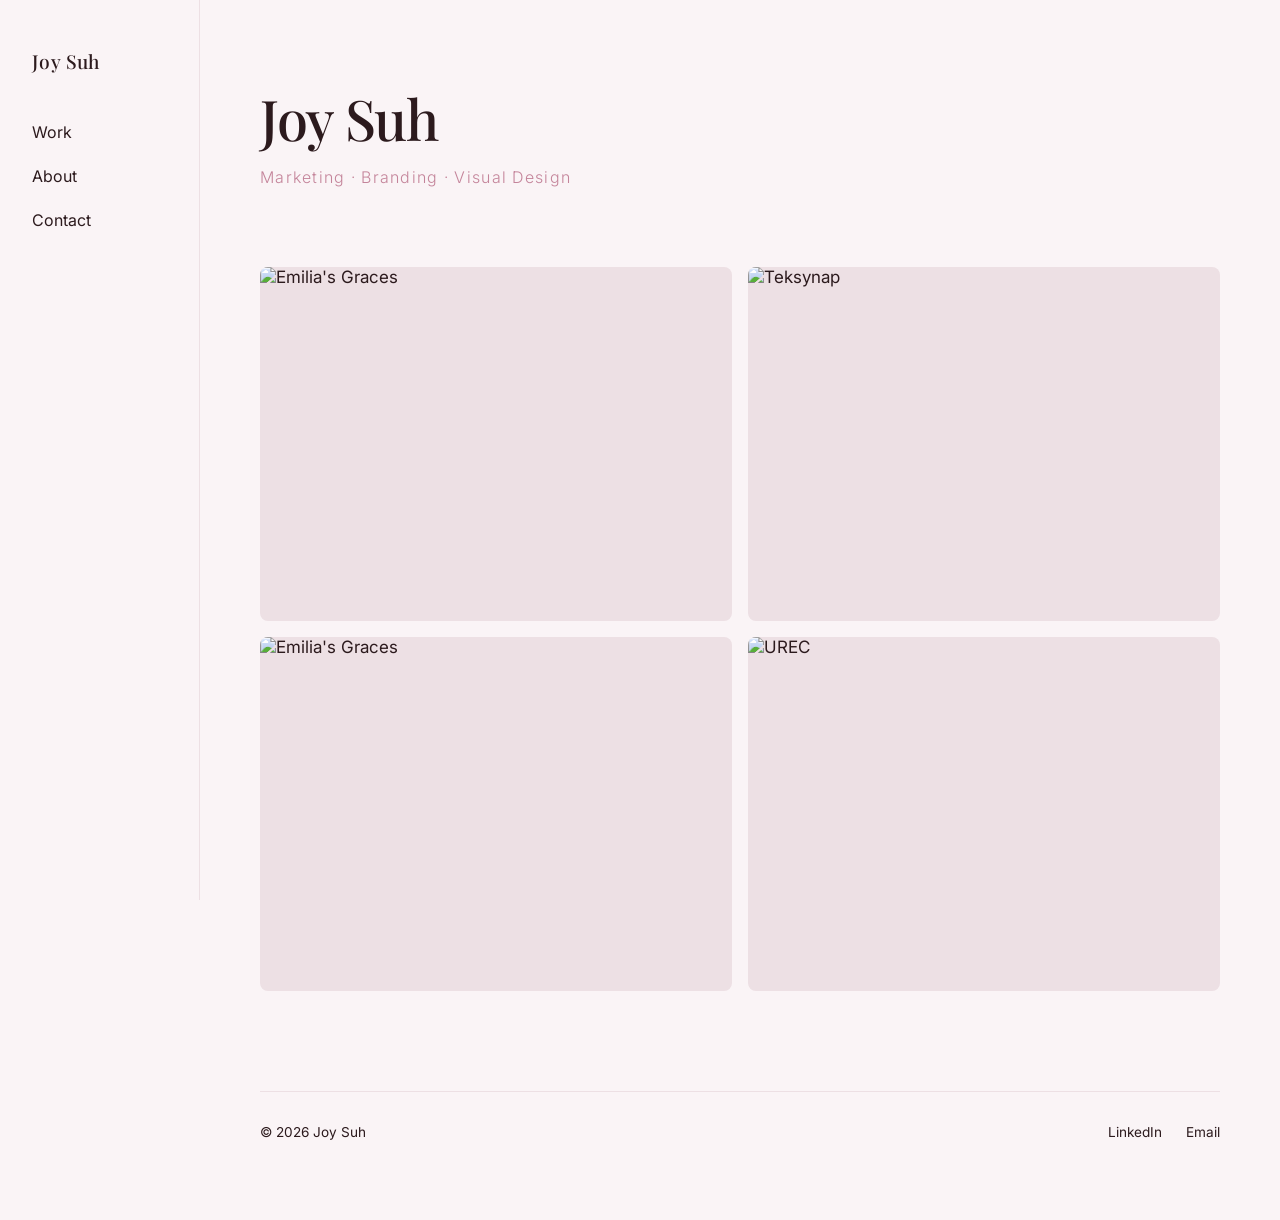
==== index.html @ c6f6ef13 "Update link in sidenav from portfolio to index" ====
<!DOCTYPE html>
<html lang="en">
<head>
  <meta charset="UTF-8">
  <meta name="viewport" content="width=device-width, initial-scale=1.0">
  <title>Joy Suh</title>
  <link rel="stylesheet" href="style.css">
  <link href="https://fonts.googleapis.com/css2?family=Inter:wght@300;400;500;600&display=swap" rel="stylesheet">
</head>
<body>

  <!-- SIDE NAV -->
  <nav class="sidenav">
    <div class="sidenav-name">Joy Suh</div>
    <ul class="sidenav-links">
      <li><a href="index.html">Work</a></li>
      <li><a href="about.html">About</a></li>
      <li><a href="mailto:joysuh3@gmail.com">Contact</a></li>
    </ul>
  </nav>

  <!-- MAIN CONTENT -->
  <main class="main-content">

    <!-- HERO -->
    <section class="hero">
      <h1 class="hero-name">Joy Suh</h1>
      <p class="hero-tagline">Marketing · Branding · Visual Design</p>
    </section>

    <!-- WORK GRID -->
    <section class="work-grid" id="work">

      <a href="emilias.html" class="tile">
  <img src="images/emiliascover.png" alt="Emilia's Graces">
  <div class="tile-overlay">
    <p class="tile-title">Emilia's Graces</p>
    <p class="tile-sub">Brand Identity</p>
  </div>
</a>

      <a href="teksynap.html" class="tile">
        <img src="images/tekcover.png" alt="Teksynap">
        <div class="tile-overlay">
          <p class="tile-title">TekSynap</p>
          <p class="tile-sub">Brand Standards</p>
        </div>
      </a>

      <a href="bluestone.html" class="tile">
          <img src="images/yearbookcover.png" alt="Emilia's Graces">
        <div class="tile-overlay">
          <p class="tile-title">The Bluestone</p>
          <p class="tile-sub">Editorial Design</p>
        </div>
      </a>

      <a href="urec.html" class="tile">
        <img src="images/ureccover.png" alt="UREC">
        <div class="tile-overlay">
          <p class="tile-title">UREC</p>
          <p class="tile-sub">Social & Print Campaigns</p>
        </div>
      </a>

    </section>

     <!-- FOOTER -->
    <footer class="footer">
      <p>© 2026 Joy Suh</p>
      <div class="footer-links">
        <a href="https://www.linkedin.com/in/joy-suh/" target="_blank">LinkedIn</a>
        <a href="mailto:joysuh3@gmail.com">Email</a>
      </div>
    </footer>

  </main>
</body>
</html>
---- style.css ----
@import url('https://fonts.googleapis.com/css2?family=Playfair+Display:wght@400;500&family=Inter:wght@300;400;500;600&display=swap');

*, *::before, *::after {
  box-sizing: border-box;
  margin: 0;
  padding: 0;
}
body {
  font-family: 'Inter', sans-serif;
  background-color: #FAF4F6;
  color: #2C1A1D;
  display: flex;
  min-height: 100vh;
  font-size: 17px;
}
a {
  text-decoration: none;
  color: inherit;
}
.sidenav {
  position: fixed;
  top: 0;
  left: 0;
  width: 200px;
  height: 100vh;
  background-color: #FAF4F6;
  border-right: 1px solid #EDE0E4;
  display: flex;
  flex-direction: column;
  padding: 48px 32px;
  z-index: 100;
}
.sidenav-name {
  font-family: 'Playfair Display', serif;
  font-size: 1.2rem;
  font-weight: 500;
  color: #2C1A1D;
  margin-bottom: 48px;
  letter-spacing: 0.02em;
}

.sidenav-links {
  list-style: none;
  display: flex;
  flex-direction: column;
  gap: 24px;
}
.sidenav-links a {
  font-size: 1rem;
  font-weight: 400;
  color: #2C1A1D;
  transition: color 0.2s ease;
}
.sidenav-links a:hover {
  color: #C4849A;
}
.main-content {
  margin-left: 200px;
  padding: 80px 60px 80px 60px;
  flex: 1;
}
.hero {
  margin-bottom: 80px;
}
.hero-name {
  font-family: 'Playfair Display', serif;
  font-size: 3.5rem;
  font-weight: 500;
  color: #2C1A1D;
  letter-spacing: -0.02em;
  margin-bottom: 12px;
}
.hero-tagline {
  font-size: 1rem;
  font-weight: 300;
  color: #C4849A;
  letter-spacing: 0.08em;
}
.work-grid {
  display: grid;
  grid-template-columns: 1fr 1fr;
  gap: 16px;
}
.tile {
  position: relative;
  overflow: hidden;
  border-radius: 8px;
  aspect-ratio: 4/3;
  display: block;
  background-color: #EDE0E4;
}
.tile img {
  width: 100%;
  height: 100%;
  object-fit: cover;
  display: block;
  transition: transform 0.4s ease;
}
.tile:hover img {
  transform: scale(1.04);
}
.tile-overlay {
  position: absolute;
  inset: 0;
  background-color: rgba(196, 132, 154, 0.88);
  display: flex;
  flex-direction: column;
  align-items: center;
  justify-content: center;
  opacity: 0;
  transition: opacity 0.3s ease;
}
.tile:hover .tile-overlay {
  opacity: 1;
}
.tile-title {
  color: #FFFFFF;
  font-size: 1.4rem;
  font-weight: 700;
  letter-spacing: 0.02em;
  margin-bottom: 6px;
  text-shadow: 0 1px 4px rgba(44, 26, 29, 0.3);
}

.tile-sub {
  color: #FAF4F6;
  font-size: 0.98rem;
  font-weight: 400;
  letter-spacing: 0.06em;
  text-shadow: 0 1px 4px rgba(44, 26, 29, 0.3);
}

.footer {
  margin-top: 100px;
  padding-top: 32px;
  border-top: 1px solid #EDE0E4;
  display: flex;
  justify-content: space-between;
  align-items: center;
  font-size: 0.85rem;
  color: #2C1A1D;
}
.footer-links {
  display: flex;
  gap: 24px;
}
.footer-links a {
  color: #2C1A1D;
  transition: color 0.2s ease;
}
.footer-links a:hover {
  color: #C4849A;
}
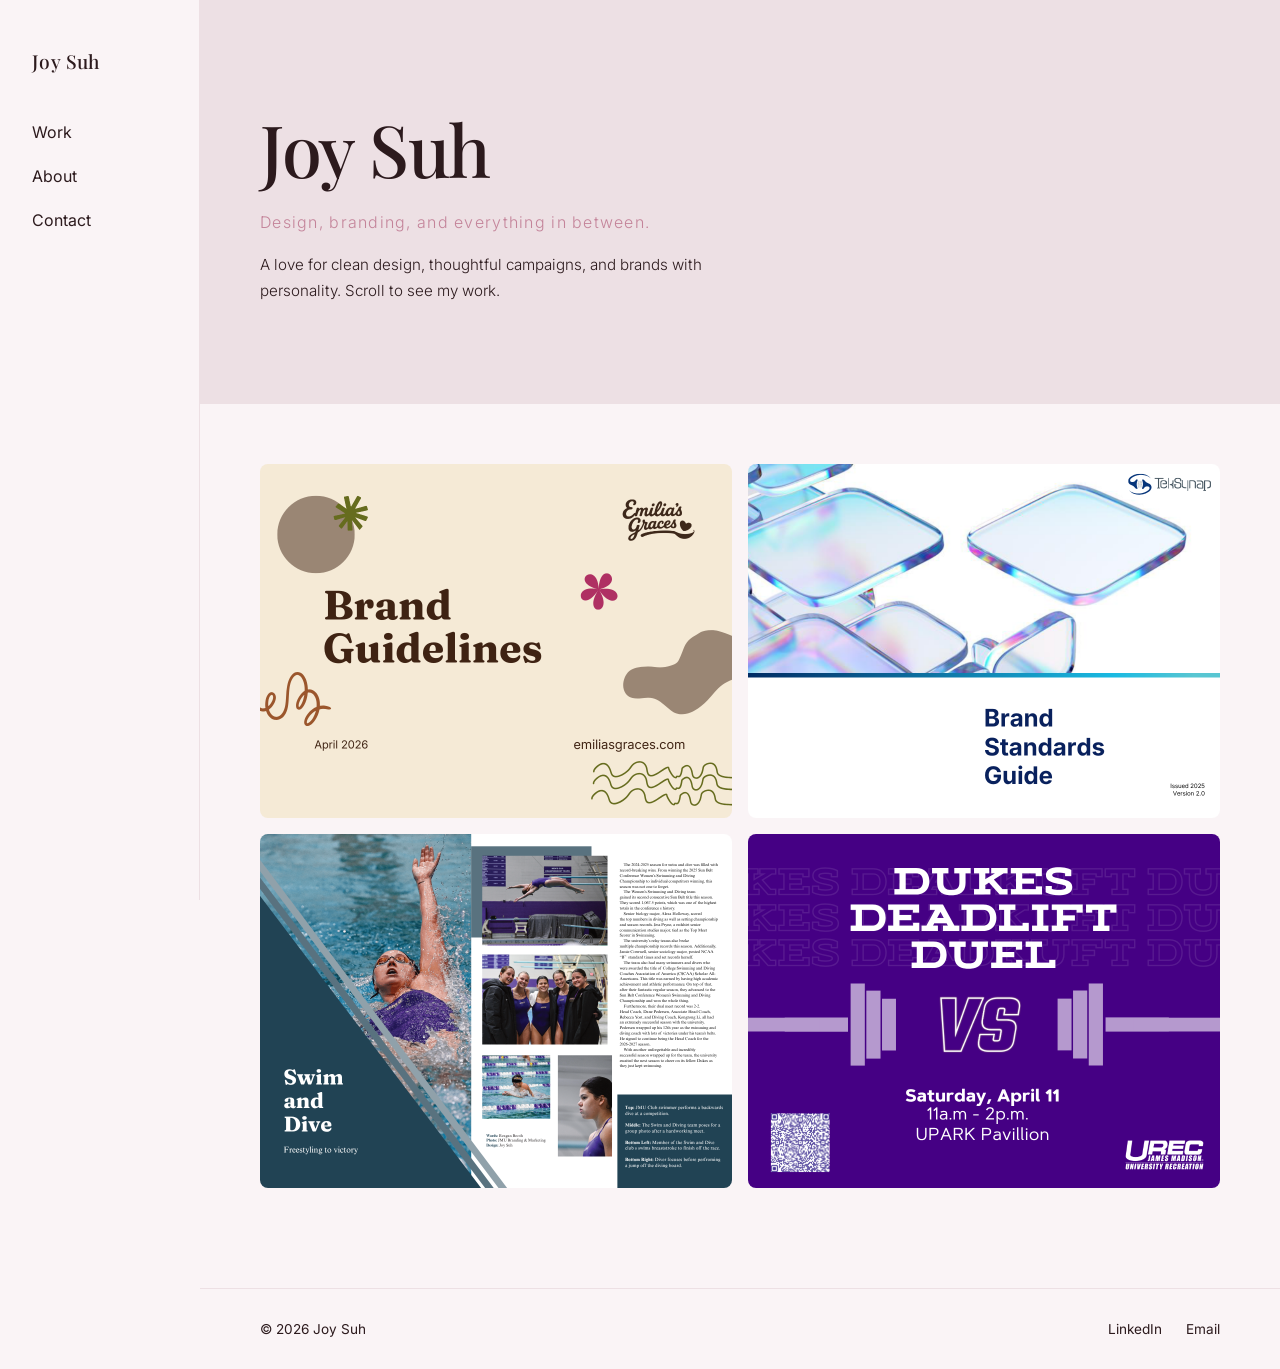
==== commit d05d91f7: "Add files via upload" ====
--- a/index.html
+++ b/index.html
@@ -11,7 +11,7 @@
 
   <!-- SIDE NAV -->
   <nav class="sidenav">
-    <div class="sidenav-name">Joy Suh</div>
+    <div class="sidenav-name"><a href="index.html">Joy Suh</a></div>
     <ul class="sidenav-links">
       <li><a href="index.html">Work</a></li>
       <li><a href="about.html">About</a></li>
@@ -25,19 +25,20 @@
     <!-- HERO -->
     <section class="hero">
       <h1 class="hero-name">Joy Suh</h1>
-      <p class="hero-tagline">Marketing · Branding · Visual Design</p>
+      <p class="hero-tagline">Design, branding, and everything in between.</p>
+      <p class="hero-intro">A love for clean design, thoughtful campaigns, and brands with personality. Scroll to see my work.</p>
     </section>
 
     <!-- WORK GRID -->
     <section class="work-grid" id="work">
 
       <a href="emilias.html" class="tile">
-  <img src="images/emiliascover.png" alt="Emilia's Graces">
-  <div class="tile-overlay">
-    <p class="tile-title">Emilia's Graces</p>
-    <p class="tile-sub">Brand Identity</p>
-  </div>
-</a>
+        <img src="images/emiliascover.png" alt="Emilia's Graces">
+        <div class="tile-overlay">
+          <p class="tile-title">Emilia's Graces</p>
+          <p class="tile-sub">Brand Identity</p>
+        </div>
+      </a>
 
       <a href="teksynap.html" class="tile">
         <img src="images/tekcover.png" alt="Teksynap">
@@ -48,7 +49,7 @@
       </a>
 
       <a href="bluestone.html" class="tile">
-          <img src="images/yearbookcover.png" alt="Emilia's Graces">
+        <img src="images/yearbookcover.png" alt="The Bluestone">
         <div class="tile-overlay">
           <p class="tile-title">The Bluestone</p>
           <p class="tile-sub">Editorial Design</p>
@@ -65,7 +66,7 @@
 
     </section>
 
-     <!-- FOOTER -->
+    <!-- FOOTER -->
     <footer class="footer">
       <p>© 2026 Joy Suh</p>
       <div class="footer-links">
@@ -76,4 +77,4 @@
 
   </main>
 </body>
-</html>
+</html>
--- a/style.css
+++ b/style.css
@@ -38,7 +38,6 @@
   margin-bottom: 48px;
   letter-spacing: 0.02em;
 }
-
 .sidenav-links {
   list-style: none;
   display: flex;
@@ -56,30 +55,40 @@
 }
 .main-content {
   margin-left: 200px;
-  padding: 80px 60px 80px 60px;
   flex: 1;
 }
 .hero {
-  margin-bottom: 80px;
+  background-color: #EDE0E4;
+  padding: 100px 60px;
+  margin-bottom: 60px;
 }
 .hero-name {
   font-family: 'Playfair Display', serif;
-  font-size: 3.5rem;
+  font-size: 4.5rem;
   font-weight: 500;
   color: #2C1A1D;
   letter-spacing: -0.02em;
-  margin-bottom: 12px;
+  margin-bottom: 16px;
 }
 .hero-tagline {
   font-size: 1rem;
   font-weight: 300;
   color: #C4849A;
   letter-spacing: 0.08em;
+  margin-bottom: 20px;
+}
+.hero-intro {
+  font-size: 0.95rem;
+  font-weight: 300;
+  color: #2C1A1D;
+  line-height: 1.7;
+  max-width: 480px;
 }
 .work-grid {
   display: grid;
   grid-template-columns: 1fr 1fr;
   gap: 16px;
+  padding: 0 60px;
 }
 .tile {
   position: relative;
@@ -121,7 +130,6 @@
   margin-bottom: 6px;
   text-shadow: 0 1px 4px rgba(44, 26, 29, 0.3);
 }
-
 .tile-sub {
   color: #FAF4F6;
   font-size: 0.98rem;
@@ -129,10 +137,9 @@
   letter-spacing: 0.06em;
   text-shadow: 0 1px 4px rgba(44, 26, 29, 0.3);
 }
-
 .footer {
   margin-top: 100px;
-  padding-top: 32px;
+  padding: 32px 60px;
   border-top: 1px solid #EDE0E4;
   display: flex;
   justify-content: space-between;
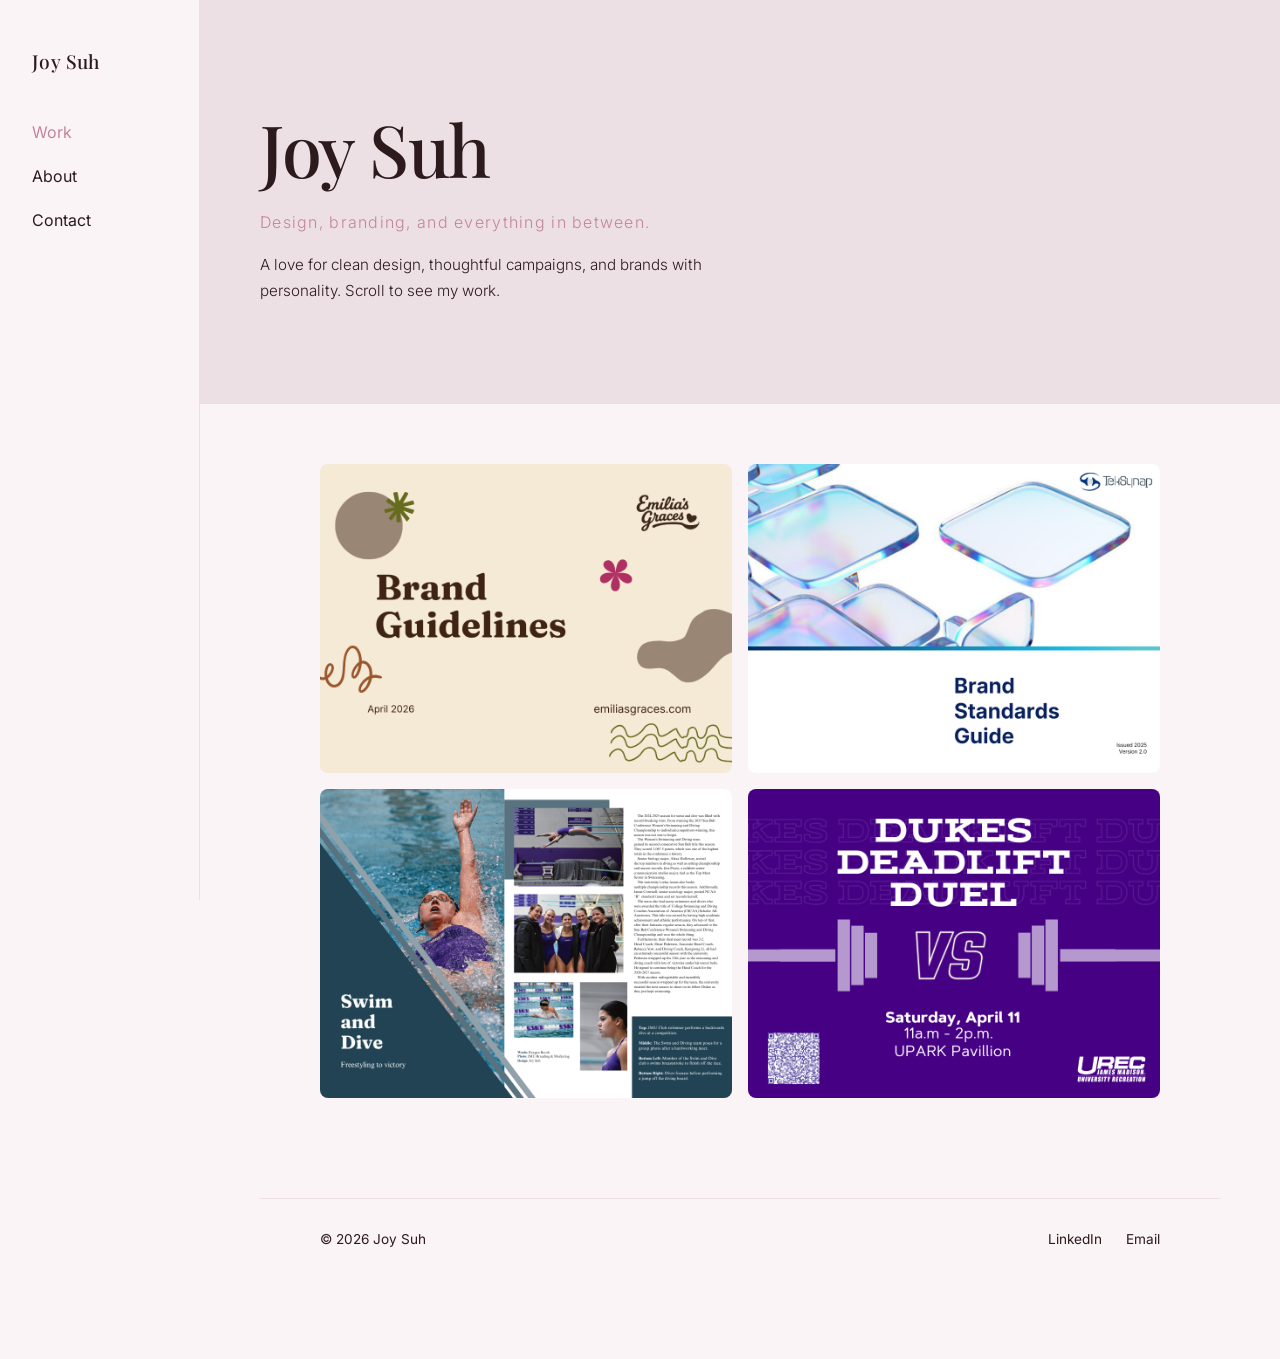
==== commit 965d8042: "Add files via upload" ====
--- a/index.html
+++ b/index.html
@@ -13,7 +13,7 @@
   <nav class="sidenav">
     <div class="sidenav-name"><a href="index.html">Joy Suh</a></div>
     <ul class="sidenav-links">
-      <li><a href="index.html">Work</a></li>
+<li><a href="index.html" class="active">Work</a></li>
       <li><a href="about.html">About</a></li>
       <li><a href="mailto:joysuh3@gmail.com">Contact</a></li>
     </ul>
--- a/style.css
+++ b/style.css
@@ -53,14 +53,21 @@
 .sidenav-links a:hover {
   color: #C4849A;
 }
+
+.sidenav-links a.active {
+  color: #C4849A;
+}
+
+
 .main-content {
   margin-left: 200px;
+  padding: 80px 60px;
   flex: 1;
 }
 .hero {
   background-color: #EDE0E4;
   padding: 100px 60px;
-  margin-bottom: 60px;
+  margin: -80px -60px 60px -60px;
 }
 .hero-name {
   font-family: 'Playfair Display', serif;
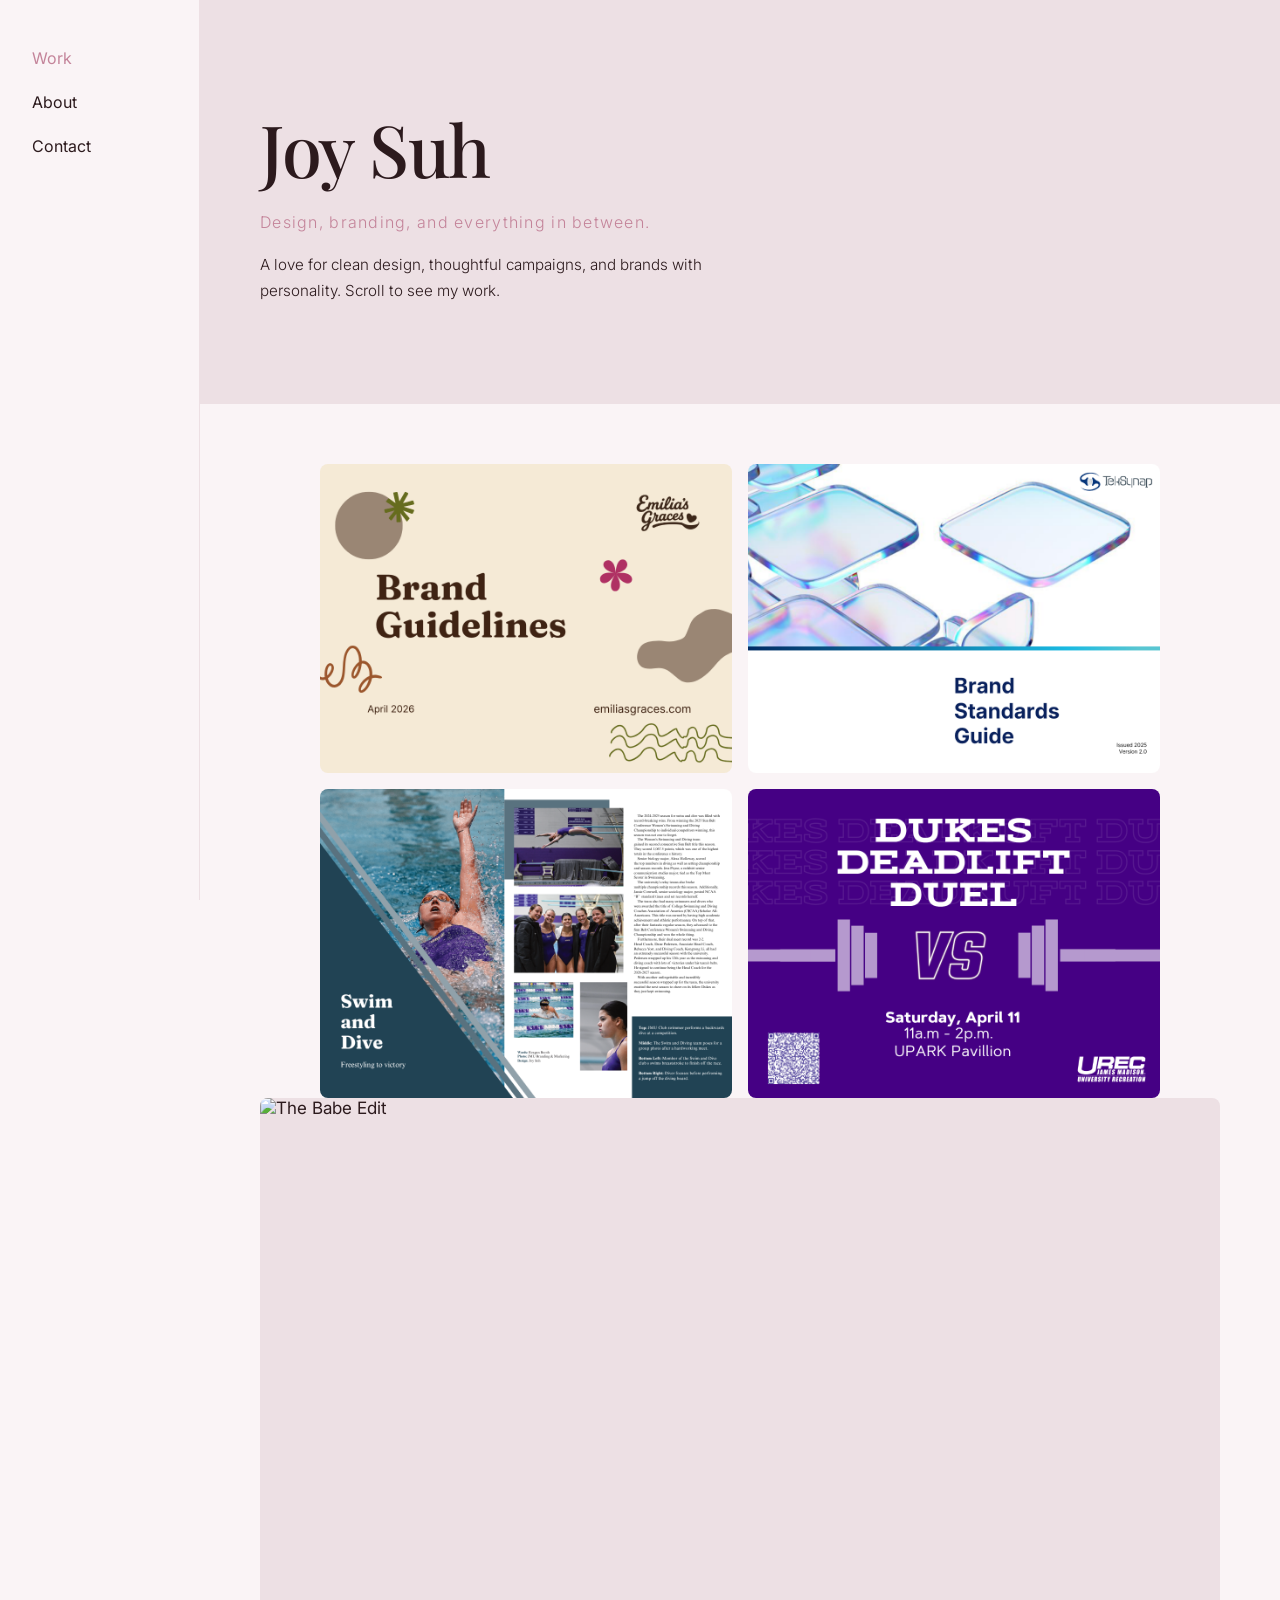
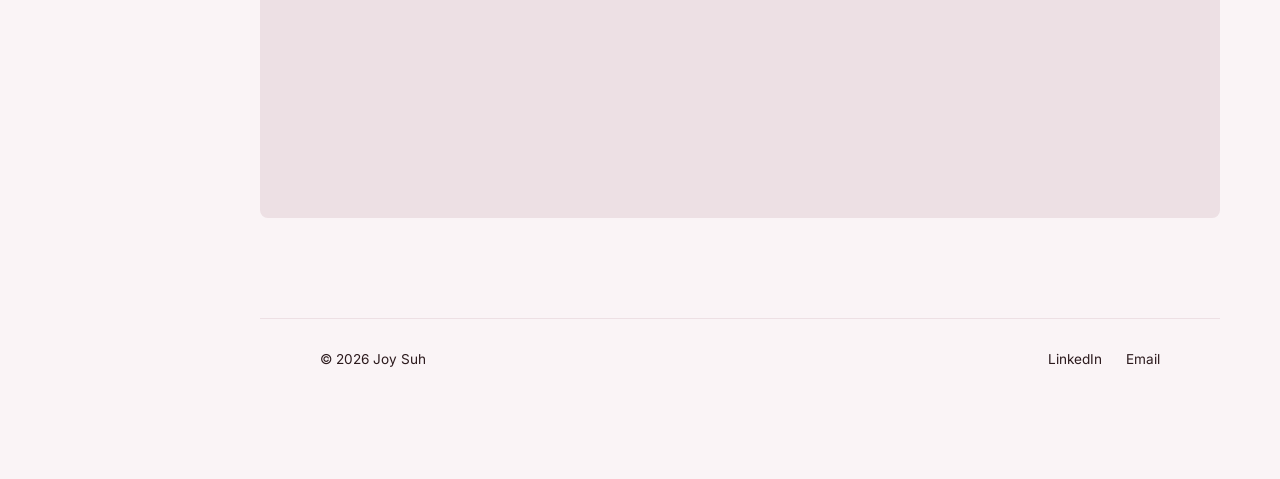
==== commit f097ff97: "Update sidenav layout and add featured project Reorganize sidenav and add featured project section" ====
--- a/index.html
+++ b/index.html
@@ -8,30 +8,26 @@
   <link href="https://fonts.googleapis.com/css2?family=Inter:wght@300;400;500;600&display=swap" rel="stylesheet">
 </head>
 <body>
-
-  <!-- SIDE NAV -->
   <nav class="sidenav">
-    <div class="sidenav-name"><a href="index.html">Joy Suh</a></div>
+    <div class="sidenav-top">
+      <div class="sidenav-name"><a href="index.html">Joy Suh</a></div>
+      <button class="burger" aria-label="Toggle menu" onclick="document.querySelector('.sidenav-links').classList.toggle('open')">
+        <span></span><span></span><span></span>
+      </button>
+    </div>
     <ul class="sidenav-links">
-<li><a href="index.html" class="active">Work</a></li>
+      <li><a href="index.html" class="active">Work</a></li>
       <li><a href="about.html">About</a></li>
       <li><a href="mailto:joysuh3@gmail.com">Contact</a></li>
     </ul>
   </nav>
-
-  <!-- MAIN CONTENT -->
   <main class="main-content">
-
-    <!-- HERO -->
     <section class="hero">
       <h1 class="hero-name">Joy Suh</h1>
       <p class="hero-tagline">Design, branding, and everything in between.</p>
       <p class="hero-intro">A love for clean design, thoughtful campaigns, and brands with personality. Scroll to see my work.</p>
     </section>
-
-    <!-- WORK GRID -->
     <section class="work-grid" id="work">
-
       <a href="emilias.html" class="tile">
         <img src="images/emiliascover.png" alt="Emilia's Graces">
         <div class="tile-overlay">
@@ -39,7 +35,6 @@
           <p class="tile-sub">Brand Identity</p>
         </div>
       </a>
-
       <a href="teksynap.html" class="tile">
         <img src="images/tekcover.png" alt="Teksynap">
         <div class="tile-overlay">
@@ -47,7 +42,6 @@
           <p class="tile-sub">Brand Standards</p>
         </div>
       </a>
-
       <a href="bluestone.html" class="tile">
         <img src="images/yearbookcover.png" alt="The Bluestone">
         <div class="tile-overlay">
@@ -55,7 +49,6 @@
           <p class="tile-sub">Editorial Design</p>
         </div>
       </a>
-
       <a href="urec.html" class="tile">
         <img src="images/ureccover.png" alt="UREC">
         <div class="tile-overlay">
@@ -63,10 +56,16 @@
           <p class="tile-sub">Social & Print Campaigns</p>
         </div>
       </a>
-
     </section>
-
-    <!-- FOOTER -->
+    <section class="featured-project">
+      <a href="https://joysuh3.github.io/thebabeedit/" target="_blank" class="tile tile-featured">
+        <img src="images/babeeditcover.png" alt="The Babe Edit">
+        <div class="tile-overlay">
+          <p class="tile-title">The Babe Edit</p>
+          <p class="tile-sub">Editorial Site · Beauty & Fashion Marketing</p>
+        </div>
+      </a>
+    </section>
     <footer class="footer">
       <p>© 2026 Joy Suh</p>
       <div class="footer-links">
@@ -74,7 +73,6 @@
         <a href="mailto:joysuh3@gmail.com">Email</a>
       </div>
     </footer>
-
   </main>
 </body>
-</html>+</html>
--- a/style.css
+++ b/style.css
@@ -30,6 +30,12 @@
   padding: 48px 32px;
   z-index: 100;
 }
+.sidenav-top {
+  display: none;
+}
+.burger {
+  display: none;
+}
 .sidenav-name {
   font-family: 'Playfair Display', serif;
   font-size: 1.2rem;
@@ -53,12 +59,9 @@
 .sidenav-links a:hover {
   color: #C4849A;
 }
-
 .sidenav-links a.active {
   color: #C4849A;
 }
-
-
 .main-content {
   margin-left: 200px;
   padding: 80px 60px;
@@ -164,4 +167,98 @@
 }
 .footer-links a:hover {
   color: #C4849A;
-}+}
+
+/* ── TABLET & MOBILE ── */
+@media (max-width: 768px) {
+  body {
+    flex-direction: column;
+  }
+  .sidenav {
+    position: relative;
+    width: 100%;
+    height: auto;
+    flex-direction: column;
+    padding: 16px 24px;
+    border-right: none;
+    border-bottom: 1px solid #EDE0E4;
+  }
+  .sidenav-top {
+    display: flex;
+    justify-content: space-between;
+    align-items: center;
+    width: 100%;
+  }
+  .sidenav-name {
+    margin-bottom: 0;
+  }
+  .burger {
+    display: flex;
+    flex-direction: column;
+    gap: 5px;
+    background: none;
+    border: none;
+    cursor: pointer;
+    padding: 4px;
+  }
+  .burger span {
+    display: block;
+    width: 22px;
+    height: 2px;
+    background-color: #2C1A1D;
+    border-radius: 2px;
+  }
+  .sidenav-links {
+    display: none;
+    flex-direction: column;
+    gap: 16px;
+    padding: 16px 0 8px;
+  }
+  .sidenav-links.open {
+    display: flex;
+  }
+  .main-content {
+    margin-left: 0 !important;
+    padding: 40px 24px !important;
+  }
+  .hero {
+    padding: 60px 24px;
+    margin: -40px -24px 40px -24px;
+  }
+  .hero-name {
+    font-size: 3rem;
+  }
+  .work-grid {
+    padding: 0;
+    gap: 12px;
+  }
+  .footer {
+    padding: 32px 24px;
+    flex-direction: column;
+    gap: 12px;
+    text-align: center;
+  }
+}
+
+/* ── MOBILE ── */
+@media (max-width: 480px) {
+  .hero-name {
+    font-size: 2.4rem;
+  }
+  .hero-tagline {
+    font-size: 0.9rem;
+  }
+  .hero-intro {
+    font-size: 0.88rem;
+  }
+  .work-grid {
+    grid-template-columns: 1fr;
+  }
+  .main-content {
+    padding: 32px 20px !important;
+  }
+  .hero {
+    padding: 48px 20px;
+    margin: -32px -20px 32px -20px;
+  }
+}
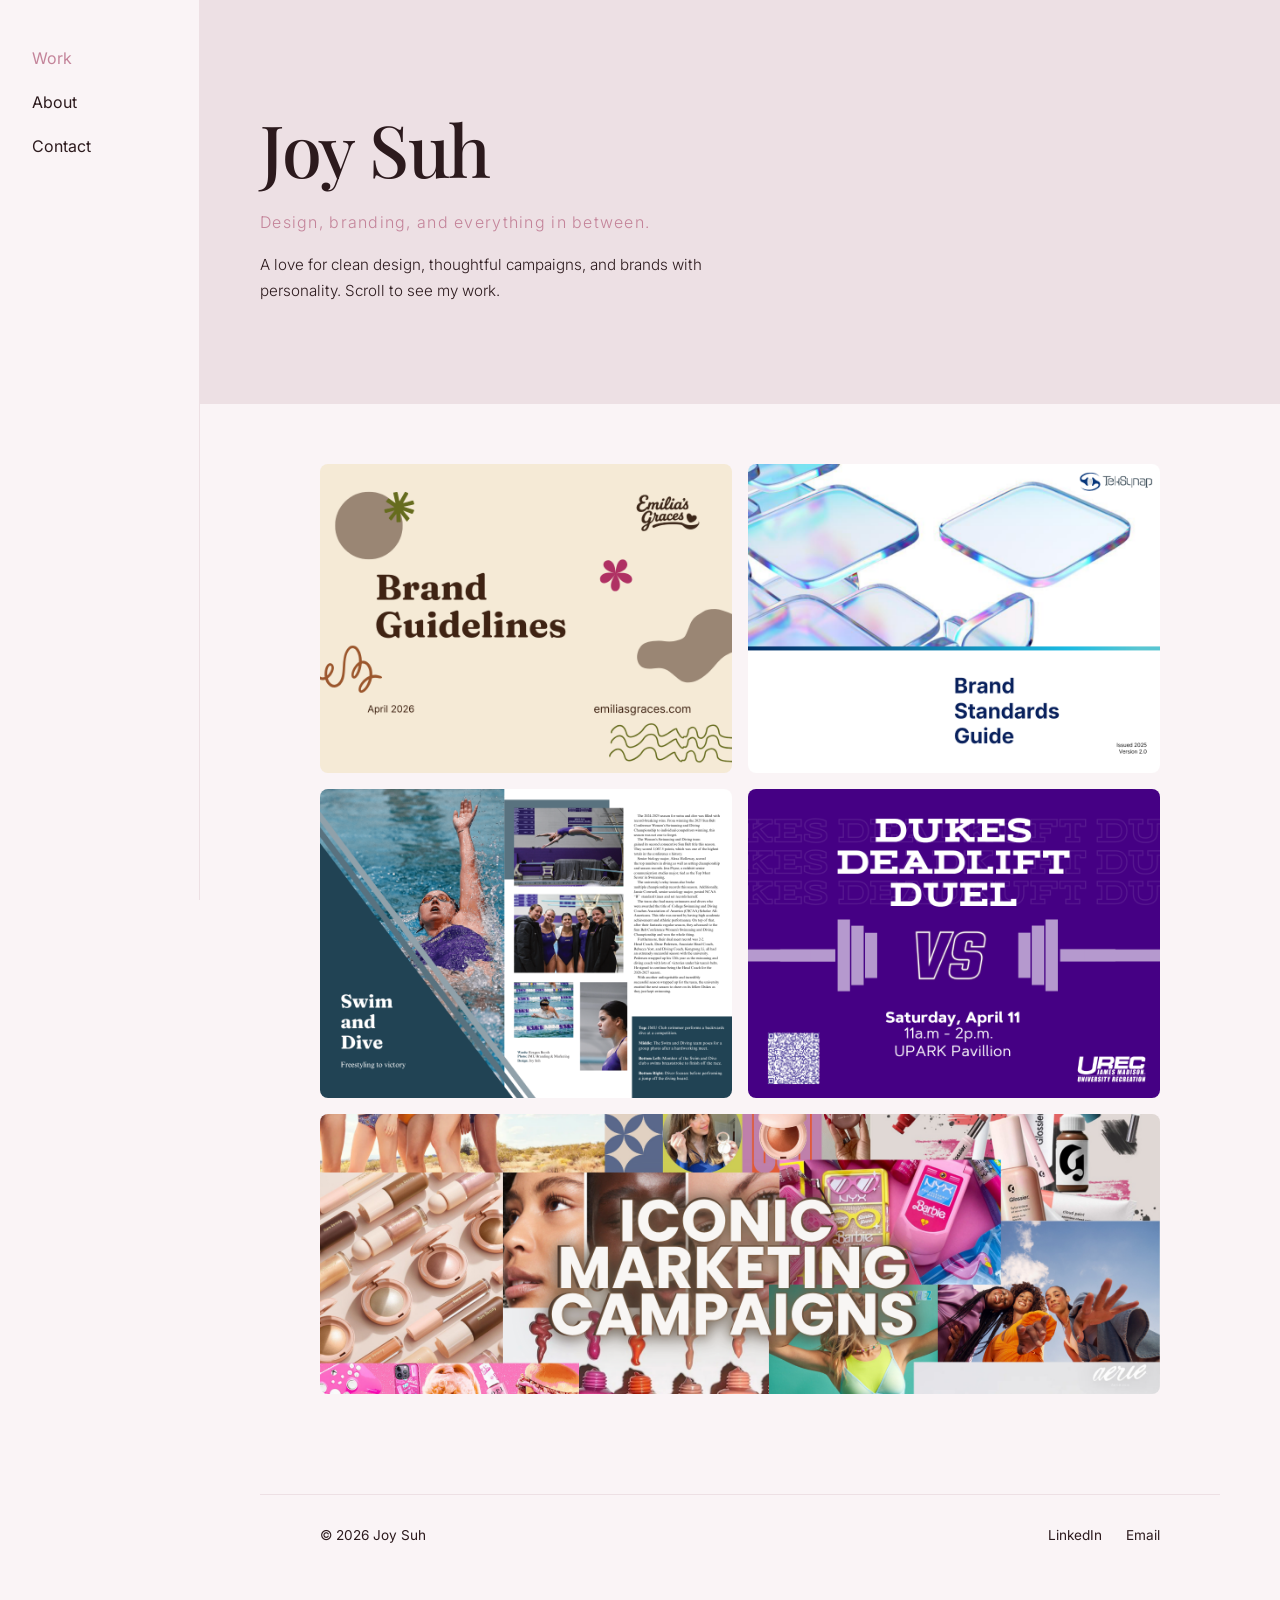
==== commit 2afb3367: "Update index.html" ====
--- a/index.html
+++ b/index.html
@@ -58,7 +58,7 @@
       </a>
     </section>
     <section class="featured-project">
-      <a href="https://joysuh3.github.io/thebabeedit/" target="_blank" class="tile tile-featured">
+      <a href="babeedit.html" class="tile tile-featured">
         <img src="images/babeeditcover.png" alt="The Babe Edit">
         <div class="tile-overlay">
           <p class="tile-title">The Babe Edit</p>
--- a/style.css
+++ b/style.css
@@ -147,6 +147,17 @@
   letter-spacing: 0.06em;
   text-shadow: 0 1px 4px rgba(44, 26, 29, 0.3);
 }
+.featured-project {
+  padding: 0 60px;
+  margin-top: 16px;
+  display: flex;
+}
+
+.tile-featured {
+  width: 100%;
+  height: 280px;
+}
+
 .footer {
   margin-top: 100px;
   padding: 32px 60px;
@@ -232,6 +243,17 @@
     padding: 0;
     gap: 12px;
   }
+.featured-project {
+  padding: 0 60px;
+  margin-top: 16px;
+  display: flex;
+}
+
+.tile-featured {
+  width: 100%;
+  aspect-ratio: 16 / 6;
+  max-height: 320px;
+}
   .footer {
     padding: 32px 24px;
     flex-direction: column;
@@ -254,6 +276,9 @@
   .work-grid {
     grid-template-columns: 1fr;
   }
+  .tile-featured {
+    aspect-ratio: 16 / 9;
+  }
   .main-content {
     padding: 32px 20px !important;
   }
